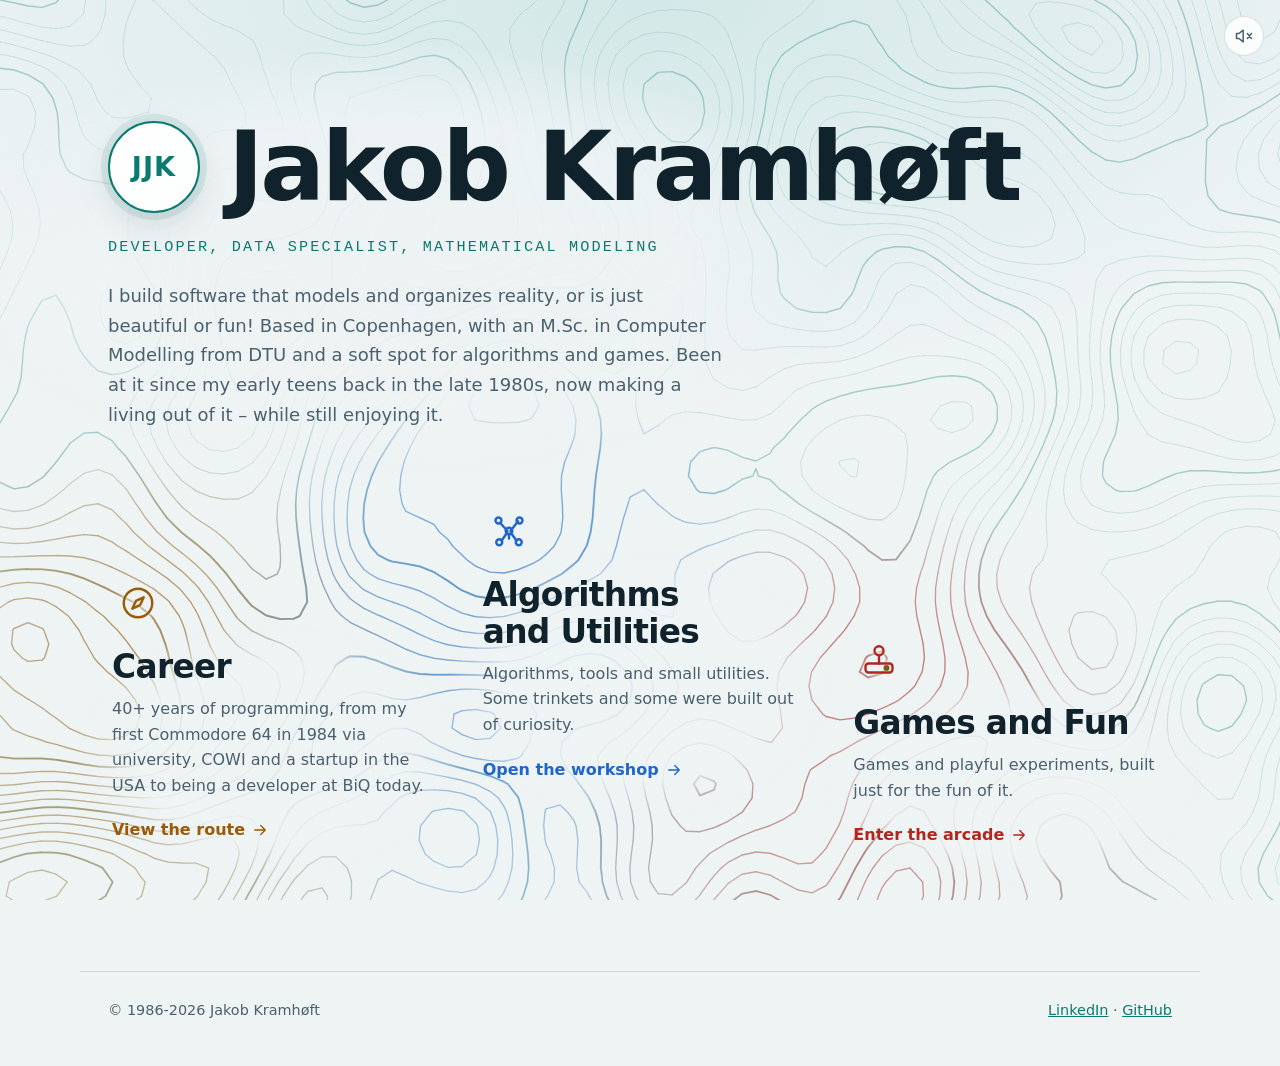
==== index.html @ 37b4d7fc "minor fix" ====
<!doctype html>
<html lang="en">
<head>
  <meta charset="utf-8">
  <meta name="viewport" content="width=device-width, initial-scale=1">
  <title>Jakob Kramhøft · Developer, Data Specialist, Mathematical Modeling</title>
  <meta name="description" content="Jakob Kramhøft, senior developer and data specialist in Copenhagen. Career, algorithms and utilities, and games made for fun.">
  <meta name="color-scheme" content="dark light">
  <meta name="theme-color" content="#0d1418" media="(prefers-color-scheme: dark)">
  <meta name="theme-color" content="#eef3f4" media="(prefers-color-scheme: light)">
  <link rel="icon" href="assets/favicon.svg" type="image/svg+xml">
  <link rel="stylesheet" href="css/style.css">
  <script>document.documentElement.classList.add('js');</script>
  <script src="js/background.js" defer></script>
  <script src="js/sound.js" defer></script>
  <script src="js/main.js" defer></script>
</head>
<body class="page-home" data-music="pad">
  <a class="skip-link" href="#main">Skip to content</a>
  <canvas id="bg" aria-hidden="true"></canvas>

  <button id="sound-toggle" class="icon-button sound-corner" type="button" aria-pressed="false" aria-label="Turn sound on" title="Turn sound on">
    <svg class="icon-off" viewBox="0 0 24 24" width="20" height="20" aria-hidden="true"><path d="M11 5 6 9H3v6h3l5 4z"/><path d="m16 9 5 6m0-6-5 6"/></svg>
    <svg class="icon-on" viewBox="0 0 24 24" width="20" height="20" aria-hidden="true"><path d="M11 5 6 9H3v6h3l5 4z"/><path d="M15.5 8.5a5 5 0 0 1 0 7M18.5 5.5a9 9 0 0 1 0 13"/></svg>
  </button>

  <main id="main">
    <section class="hero" aria-labelledby="hero-title">
      <div class="hero-title">
        <!-- To use a photo, replace the span with: <img src="assets/portrait.jpg" alt=""> -->
        <div class="portrait" aria-hidden="true"><span>JJK</span></div>
        <h1 id="hero-title">Jakob Kramhøft</h1>
      </div>
      <p class="tagline">Developer, Data Specialist, Mathematical Modeling</p>
      <p class="intro">
        I build software that models and organizes reality, or is just beautiful or fun!
        Based in Copenhagen, with an M.Sc. in Computer Modelling from DTU and a soft spot for algorithms and games.
        Been at it since my early teens back in the late 1980s, now making a living out of it – while still enjoying it.
      </p>
    </section>

    <section id="explore" class="section" aria-label="Explore">
      <div class="portals">
        <a class="portal portal-career reveal" href="career.html" data-blip="294">
          <span class="portal-icon" aria-hidden="true">
            <svg viewBox="0 0 24 24"><circle cx="12" cy="12" r="9.5"/><path d="m15.8 8.2-2.4 5.2-5.2 2.4 2.4-5.2z"/></svg>
          </span>
          <h2>Career</h2>
          <p>40+ years of programming, from my first Commodore 64 in 1984 via university, COWI and a startup in the USA to being a developer at BiQ today.</p>
          <span class="portal-cta">View the route <svg viewBox="0 0 24 24" width="18" height="18" aria-hidden="true"><path d="M5 12h14m-6-6 6 6-6 6"/></svg></span>
        </a>
        <a class="portal portal-algo reveal" href="algorithms.html" data-blip="330">
          <span class="portal-icon" aria-hidden="true">
            <svg viewBox="0 0 24 24"><path d="M6 6.5 11 12m7-6.5L13 12m-1 1.8V17M7 18.5l3.5-5m6.5 5-3.5-5"/><circle cx="5" cy="5" r="2"/><circle cx="19" cy="5" r="2"/><circle cx="12" cy="12" r="2.2"/><circle cx="5.5" cy="19.5" r="2"/><circle cx="18.5" cy="19.5" r="2"/></svg>
          </span>
          <h2>Algorithms and Utilities</h2>
          <p>Algorithms, tools and small utilities. Some trinkets and some were built out of curiosity.</p>
          <span class="portal-cta">Open the workshop <svg viewBox="0 0 24 24" width="18" height="18" aria-hidden="true"><path d="M5 12h14m-6-6 6 6-6 6"/></svg></span>
        </a>
        <a class="portal portal-games reveal" href="games.html" data-blip="392">
          <span class="portal-icon" aria-hidden="true">
            <svg viewBox="0 0 24 24"><rect x="3" y="15" width="18" height="6" rx="2"/><path d="M12 15V9.5"/><circle cx="12" cy="6.5" r="3"/><circle class="accent-2" cx="17" cy="18" r="1.2"/></svg>
          </span>
          <h2>Games and Fun</h2>
          <p>Games and playful experiments, built just for the fun of it.</p>
          <span class="portal-cta">Enter the arcade <svg viewBox="0 0 24 24" width="18" height="18" aria-hidden="true"><path d="M5 12h14m-6-6 6 6-6 6"/></svg></span>
        </a>
      </div>
    </section>
  </main>

  <footer class="site-footer">
    <p>© 1986-<span id="year">2026</span> Jakob Kramhøft</p>
    <p><a href="https://www.linkedin.com/in/jjkramhoeft/" rel="me noopener" target="_blank">LinkedIn</a> · <a href="https://github.com/jjkramhoeft" rel="me noopener" target="_blank">GitHub</a></p>
  </footer>
</body>
</html>
---- css/style.css ----
/* Shared tokens. Dark ("Night over the map") is the default; light follows the OS setting. */
:root {
  --bg: #0d1418;
  --bg-glow: #12303a;
  --surface: rgba(17, 27, 34, 0.82);
  --surface-strong: rgba(22, 35, 44, 0.95);
  --line: rgba(160, 200, 210, 0.16);
  --text: #e7eef1;
  --muted: #9aabb5;
  --accent: #35d0c0;
  --career: #f2a541;
  --algo: #5aa2ff;
  --games: #e9584c;
  --games-2: #c9a04a;
  --contour: rgba(53, 208, 192, 0.12);
  --contour-strong: rgba(53, 208, 192, 0.3);
  --shadow: 0 12px 32px rgba(0, 0, 0, 0.35);
  --radius: 18px;
  --header-h: 60px;
  --font: system-ui, -apple-system, "Segoe UI", Roboto, "Helvetica Neue", Arial, sans-serif;
  --mono: ui-monospace, "Cascadia Code", "SF Mono", Consolas, "Liberation Mono", monospace;
  color-scheme: dark;
}

@media (prefers-color-scheme: light) {
  :root {
    --bg: #eef3f4;
    --bg-glow: #d3e8e8;
    --surface: rgba(255, 255, 255, 0.84);
    --surface-strong: rgba(255, 255, 255, 0.96);
    --line: rgba(20, 50, 60, 0.14);
    --text: #10222b;
    --muted: #4a606d;
    --accent: #0b7a70;
    --career: #9a5a06;
    --algo: #1f66c9;
    --games: #b3261e;
    --games-2: #7a5c12;
    --contour: rgba(11, 122, 112, 0.14);
    --contour-strong: rgba(11, 122, 112, 0.32);
    --shadow: 0 12px 32px rgba(16, 40, 50, 0.12);
    color-scheme: light;
  }
}

*,
*::before,
*::after {
  box-sizing: border-box;
}

html {
  scroll-behavior: smooth;
  scroll-padding-top: calc(var(--header-h) + 16px);
}

body {
  margin: 0;
  min-height: 100vh;
  background: var(--bg) radial-gradient(ellipse 90% 60% at 50% 0%, var(--bg-glow), transparent 70%) no-repeat fixed;
  color: var(--text);
  font-family: var(--font);
  line-height: 1.5;
  -webkit-font-smoothing: antialiased;
}

a {
  color: var(--accent);
}

:focus-visible {
  outline: 2px solid var(--accent);
  outline-offset: 3px;
  border-radius: 6px;
}

svg {
  fill: none;
  stroke: currentColor;
  stroke-width: 1.8;
  stroke-linecap: round;
  stroke-linejoin: round;
}

[hidden] {
  display: none !important;
}

.visually-hidden {
  position: absolute;
  width: 1px;
  height: 1px;
  overflow: hidden;
  clip: rect(0 0 0 0);
  white-space: nowrap;
}

.skip-link {
  position: absolute;
  left: 16px;
  top: -48px;
  z-index: 20;
  padding: 10px 14px;
  border-radius: 8px;
  background: var(--surface-strong);
  color: var(--text);
}

.skip-link:focus {
  top: 12px;
}

/* Animated contour background (js/background.js). */
#bg {
  position: fixed;
  inset: 0;
  z-index: 0;
  width: 100%;
  height: 100%;
  pointer-events: none;
}

main,
.site-footer {
  position: relative;
  z-index: 1;
}

/* Header */
.site-header {
  position: fixed;
  inset: 0 0 auto 0;
  z-index: 10;
  height: var(--header-h);
  display: flex;
  align-items: center;
  gap: 12px;
  padding: 0 16px;
  background: color-mix(in srgb, var(--bg) 75%, transparent);
  backdrop-filter: blur(10px);
  -webkit-backdrop-filter: blur(10px);
  border-bottom: 1px solid var(--line);
}

.brand {
  display: inline-flex;
  align-items: center;
  gap: 10px;
  margin-right: auto;
  color: var(--text);
  font-weight: 650;
  text-decoration: none;
}

.brand-mark {
  width: 32px;
  height: 32px;
  display: grid;
  place-items: center;
  border: 1.5px solid var(--accent);
  border-radius: 50%;
  color: var(--accent);
  font-size: 0.78rem;
  font-weight: 700;
  letter-spacing: 0.04em;
}

.site-nav {
  display: none;
  gap: 4px;
}

.site-nav a {
  padding: 8px 12px;
  border-radius: 8px;
  color: var(--muted);
  font-size: 0.95rem;
  text-decoration: none;
}

.site-nav a:hover,
.site-nav a[aria-current="page"] {
  background: var(--surface);
  color: var(--text);
}

.icon-button {
  width: 40px;
  height: 40px;
  flex: none;
  display: grid;
  place-items: center;
  padding: 0;
  border: 1px solid var(--line);
  border-radius: 50%;
  background: var(--surface);
  color: var(--muted);
  cursor: pointer;
  transition: color 0.2s ease, border-color 0.2s ease;
}

.icon-button:hover {
  color: var(--text);
}

.icon-button[aria-pressed="true"] {
  border-color: var(--accent);
  color: var(--accent);
}

.icon-button .icon-on,
.icon-button[aria-pressed="true"] .icon-off {
  display: none;
}

.icon-button[aria-pressed="true"] .icon-on {
  display: block;
}

/* Main page: no header, just the sound toggle in the top-right corner. */
.sound-corner {
  position: fixed;
  top: 16px;
  right: 16px;
  z-index: 10;
  backdrop-filter: blur(8px);
  -webkit-backdrop-filter: blur(8px);
}

/* Hero: the title of the map sheet, set at full strength in the top-left corner. */
.hero {
  position: relative;
  isolation: isolate;
  max-width: 1120px;
  margin: 0 auto;
  padding: 88px 16px 8px;
}

/* A cartographic label halo: it clears the contour lines behind the text without boxing it in. */
.hero::before,
.portal::before {
  content: "";
  position: absolute;
  z-index: -1;
  pointer-events: none;
  background: radial-gradient(closest-side, color-mix(in srgb, var(--bg) 90%, transparent) 62%, transparent);
}

.hero::before {
  inset: 40px -8% -40px -12%;
  max-width: 900px;
}

.hero-title {
  display: flex;
  flex-direction: column;
  align-items: flex-start;
  gap: 22px;
}

.portrait {
  width: 76px;
  height: 76px;
  flex: none;
  display: grid;
  place-items: center;
  overflow: hidden;
  border: 2px solid var(--accent);
  border-radius: 50%;
  background: radial-gradient(circle at 30% 30%, var(--surface-strong), var(--surface));
  box-shadow: 0 0 0 7px color-mix(in srgb, var(--accent) 10%, transparent), var(--shadow);
  color: var(--accent);
  font-size: 1.45rem;
  font-weight: 650;
  letter-spacing: 0.04em;
}

.portrait img {
  width: 100%;
  height: 100%;
  object-fit: cover;
}

.hero h1 {
  margin: 0;
  font-size: clamp(3rem, 10.5vw, 6rem);
  line-height: 0.98;
  letter-spacing: -0.035em;
  text-wrap: balance;
}

.tagline {
  margin: 22px 0 0;
  color: var(--accent);
  font-family: var(--mono);
  font-size: clamp(0.8rem, 1.6vw, 0.95rem);
  letter-spacing: 0.14em;
  text-transform: uppercase;
}

.intro {
  max-width: 54ch;
  margin: 22px 0 0;
  color: var(--muted);
  font-size: 1.125rem;
  line-height: 1.65;
}

.page-home #explore {
  padding-top: 40px;
  padding-bottom: 96px;
}

/* Sections */
.section {
  max-width: 1120px;
  margin: 0 auto;
  padding: 64px 16px;
}

.section-title {
  margin: 0 0 24px;
  font-size: clamp(1.6rem, 3.5vw, 2.1rem);
  letter-spacing: -0.015em;
}

/* The three destinations are summits on the contour map (js/background.js raises a hill under each),
   labelled like peaks on a map rather than boxed as cards. */
.portals {
  display: grid;
  grid-template-columns: 1fr;
  gap: 8px;
}

.portal {
  --card-accent: var(--accent);
  position: relative;
  isolation: isolate;
  display: flex;
  flex-direction: column;
  gap: 10px;
  padding: 28px 4px;
  border-radius: var(--radius);
  color: var(--text);
  text-decoration: none;
}

/* Only the text gets a halo; the summit marker above it stays in the open among its contour rings. */
.portal::before {
  inset: 72px -32px -12px;
  background: radial-gradient(closest-side, color-mix(in srgb, var(--bg) 88%, transparent) 70%, transparent);
}

.portal-career { --card-accent: var(--career); }
.portal-algo { --card-accent: var(--algo); }
.portal-games { --card-accent: var(--games); }

.portal:focus-visible {
  outline: 2px solid var(--card-accent);
  outline-offset: 4px;
  border-radius: var(--radius);
}

/* The summit symbol: a bare map symbol at the top of its hill, with a ground-coloured halo so the rings
   pass behind it cleanly. The box is also the anchor js/background.js centres the hill on. */
.portal-icon {
  width: 52px;
  height: 52px;
  display: grid;
  place-items: center;
  color: var(--card-accent);
  filter: drop-shadow(0 0 2px var(--bg)) drop-shadow(0 0 5px var(--bg));
  transition: scale 0.3s cubic-bezier(0.16, 1, 0.3, 1);
}

.portal:hover .portal-icon,
.portal:focus-visible .portal-icon {
  scale: 1.12;
}

.portal-icon svg {
  width: 36px;
  height: 36px;
  stroke-width: 1.6;
}

.portal-icon .accent-2 {
  fill: var(--games-2);
  stroke: var(--games-2);
}

.portal h2 {
  margin: 10px 0 0;
  font-size: clamp(1.55rem, 2.7vw, 2.05rem);
  line-height: 1.12;
  letter-spacing: -0.02em;
  text-wrap: balance;
  transition: color 0.25s ease;
}

.portal:hover h2,
.portal:focus-visible h2 {
  color: var(--card-accent);
}

.portal p {
  max-width: 34ch;
  margin: 0;
  color: var(--muted);
  line-height: 1.6;
}

.portal-cta {
  display: inline-flex;
  align-items: center;
  gap: 6px;
  margin-top: auto;
  padding-top: 10px;
  color: var(--card-accent);
  font-weight: 600;
}

.portal-cta svg {
  transition: transform 0.25s ease;
}

.portal:hover .portal-cta svg,
.portal:focus-visible .portal-cta svg {
  transform: translateX(4px);
}

/* Project cards (rendered by js/main.js from data/projects.js) */
.project-grid {
  display: grid;
  /* At most three cards per row, so there is room for the text; fewer on narrow screens. */
  grid-template-columns: repeat(auto-fill, minmax(max(250px, calc((100% - 40px) / 3)), 1fr));
  gap: 20px;
}

.project-card {
  --card-accent: var(--algo);
  display: flex;
  flex-direction: column;
  overflow: hidden;
  border: 1px solid var(--line);
  border-radius: var(--radius);
  background: var(--surface);
  transition: border-color 0.25s ease;
}

.project-card[data-section="games"] {
  --card-accent: var(--games);
}

.project-card:hover,
.project-card.is-open {
  border-color: color-mix(in srgb, var(--card-accent) 60%, var(--line));
}

.project-media {
  position: relative;
  overflow: hidden;
  border-bottom: 1px solid var(--line);
}

.project-image {
  display: block;
  width: 100%;
  height: auto;
  aspect-ratio: 16 / 10;
  object-fit: cover;
  background: var(--surface-strong);
}

.project-image-open {
  position: absolute;
  inset: 0;
  height: 100%;
  opacity: 0;
  transition: opacity 0.35s ease;
}

.project-card.is-open .project-image-open {
  opacity: 1;
}

@media (prefers-reduced-motion: reduce) {
  .project-image-open {
    transition: none;
  }
}

.project-complexity {
  align-self: flex-start;
  color: var(--card-accent);
  font-family: var(--mono);
  font-size: 0.8rem;
}

.project-body {
  display: flex;
  flex: 1;
  flex-direction: column;
  gap: 10px;
  padding: 18px 20px 20px;
}

.badges {
  display: flex;
  flex-wrap: wrap;
  gap: 6px;
  margin: 0;
}

.badge {
  padding: 5px 8px;
  border: 1px solid var(--line);
  border-radius: 999px;
  color: var(--muted);
  font-family: var(--mono);
  font-size: 0.7rem;
  font-weight: 600;
  line-height: 1;
  letter-spacing: 0.06em;
  text-transform: uppercase;
}

.badge-section {
  border-color: color-mix(in srgb, var(--card-accent) 45%, transparent);
  color: var(--card-accent);
}

.badge-example {
  border-style: dashed;
}

.project-card h3 {
  margin: 2px 0 0;
  font-size: 1.15rem;
}

.project-summary {
  margin: 0;
  color: var(--muted);
  line-height: 1.55;
}

.project-details {
  display: grid;
  grid-template-rows: 0fr;
  transition: grid-template-rows 0.3s ease;
}

.project-card.is-open .project-details {
  grid-template-rows: 1fr;
}

.project-details-inner {
  min-height: 0;
  overflow: hidden;
}

.project-details-inner p {
  margin: 0 0 10px;
  line-height: 1.6;
}

.tags {
  display: flex;
  flex-wrap: wrap;
  gap: 6px;
  margin: 4px 0 12px;
  padding: 0;
  list-style: none;
}

.tags li {
  padding: 5px 8px;
  border-radius: 6px;
  background: color-mix(in srgb, var(--card-accent) 13%, transparent);
  font-family: var(--mono);
  font-size: 0.75rem;
  line-height: 1;
}

.project-links {
  display: flex;
  flex-wrap: wrap;
  gap: 6px 18px;
  margin: 0 0 4px;
}

.project-link {
  color: var(--card-accent);
  font-weight: 600;
  text-decoration: none;
}

.project-link-secondary {
  color: var(--text);
}

.project-link:hover {
  text-decoration: underline;
}

.project-actions {
  display: flex;
  flex-wrap: wrap;
  align-items: center;
  gap: 10px;
  margin-top: auto;
}

.project-toggle {
  padding: 8px 14px;
  border: 1px solid var(--line);
  border-radius: 999px;
  background: transparent;
  color: var(--text);
  font: inherit;
  font-size: 0.9rem;
  font-weight: 600;
  cursor: pointer;
  transition: border-color 0.2s ease;
}

.project-toggle:hover {
  border-color: var(--card-accent);
}

.empty {
  color: var(--muted);
}

/* Footer */
.site-footer {
  display: flex;
  flex-wrap: wrap;
  justify-content: space-between;
  gap: 8px 24px;
  max-width: 1120px;
  margin: 0 auto;
  padding: 28px 16px 44px;
  border-top: 1px solid var(--line);
  color: var(--muted);
  font-size: 0.9rem;
}

.site-footer p {
  margin: 0;
}

/* Scroll reveal. Uses `translate` so it doesn't clash with the hover `transform` on cards. */
.js .reveal {
  opacity: 0;
}

.js .reveal.is-visible {
  animation: rise 0.6s ease both;
  animation-delay: var(--delay, 0s);
}

@keyframes rise {
  from { opacity: 0; translate: 0 18px; }
  to { opacity: 1; translate: 0 0; }
}

@media (min-width: 640px) {
  .site-nav { display: flex; }
}

@media (min-width: 720px) {
  .site-header { padding: 0 28px; }
  .section { padding: 72px 28px; }
  .site-footer { padding: 28px 28px 44px; }
}

@media (min-width: 720px) {
  .hero { padding: 120px 28px 8px; }

  .hero-title {
    flex-direction: row;
    align-items: center;
    gap: 28px;
  }

  .portrait {
    width: 92px;
    height: 92px;
    font-size: 1.7rem;
  }
}

/* On wide screens the summits scatter across the terrain instead of lining up in a row. */
@media (min-width: 880px) {
  .portals {
    grid-template-columns: repeat(3, 1fr);
    gap: 48px;
    align-items: start;
  }

  .portal-career { margin-top: 72px; }
  .portal-algo { margin-top: 0; }
  .portal-games { margin-top: 128px; }
}

@media (prefers-reduced-motion: reduce) {
  html { scroll-behavior: auto; }

  *,
  *::before,
  *::after {
    animation-duration: 0.001ms !important;
    animation-iteration-count: 1 !important;
    transition-duration: 0.001ms !important;
  }
}
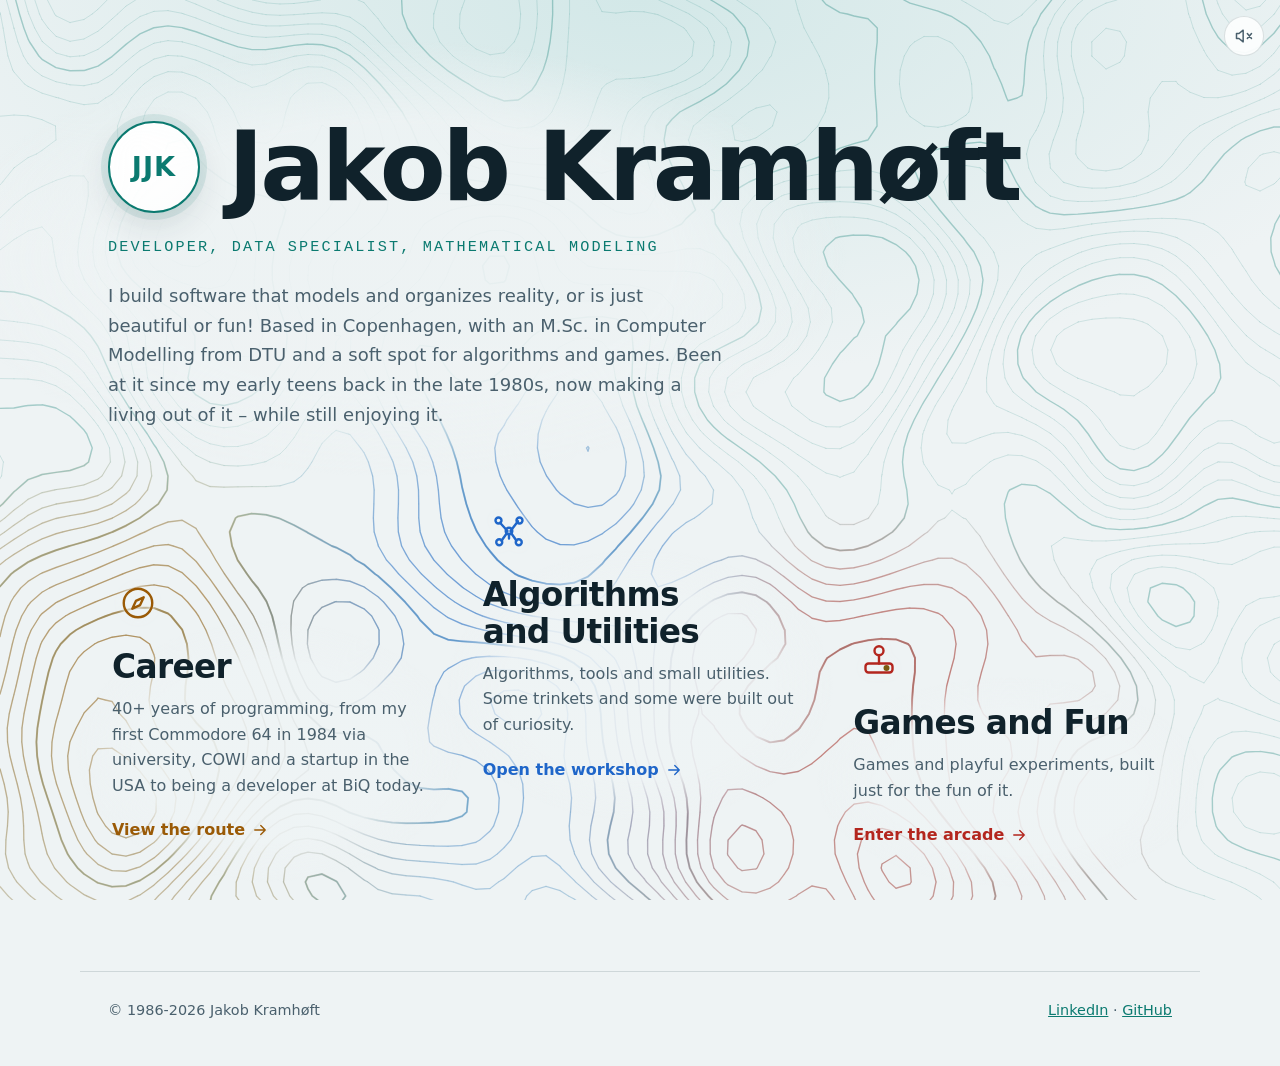
==== commit a1b92020: "Simplify scripts: shared site.js helpers, one sound sequencer, drop dead code - Add js/site.js (el, " ====
--- a/index.html
+++ b/index.html
@@ -11,6 +11,7 @@
   <link rel="icon" href="assets/favicon.svg" type="image/svg+xml">
   <link rel="stylesheet" href="css/style.css">
   <script>document.documentElement.classList.add('js');</script>
+  <script src="js/site.js" defer></script>
   <script src="js/background.js" defer></script>
   <script src="js/sound.js" defer></script>
   <script src="js/main.js" defer></script>
--- a/css/style.css
+++ b/css/style.css
@@ -110,7 +110,7 @@
   top: 12px;
 }
 
-/* Animated contour background (js/background.js). */
+/* Animated page background (js/site.js; the contour map is js/background.js). */
 #bg {
   position: fixed;
   inset: 0;
@@ -429,7 +429,7 @@
   transform: translateX(4px);
 }
 
-/* Project cards (rendered by js/main.js from data/projects.js) */
+/* Project cards (rendered by js/project-cards.js from data/projects.js) */
 .project-grid {
   display: grid;
   /* At most three cards per row, so there is room for the text; fewer on narrow screens. */
@@ -482,12 +482,6 @@
 
 .project-card.is-open .project-image-open {
   opacity: 1;
-}
-
-@media (prefers-reduced-motion: reduce) {
-  .project-image-open {
-    transition: none;
-  }
 }
 
 .project-complexity {
@@ -525,11 +519,6 @@
   text-transform: uppercase;
 }
 
-.badge-section {
-  border-color: color-mix(in srgb, var(--card-accent) 45%, transparent);
-  color: var(--card-accent);
-}
-
 .badge-example {
   border-style: dashed;
 }
@@ -674,9 +663,6 @@
   .site-header { padding: 0 28px; }
   .section { padding: 72px 28px; }
   .site-footer { padding: 28px 28px 44px; }
-}
-
-@media (min-width: 720px) {
   .hero { padding: 120px 28px 8px; }
 
   .hero-title {
@@ -701,7 +687,6 @@
   }
 
   .portal-career { margin-top: 72px; }
-  .portal-algo { margin-top: 0; }
   .portal-games { margin-top: 128px; }
 }
 
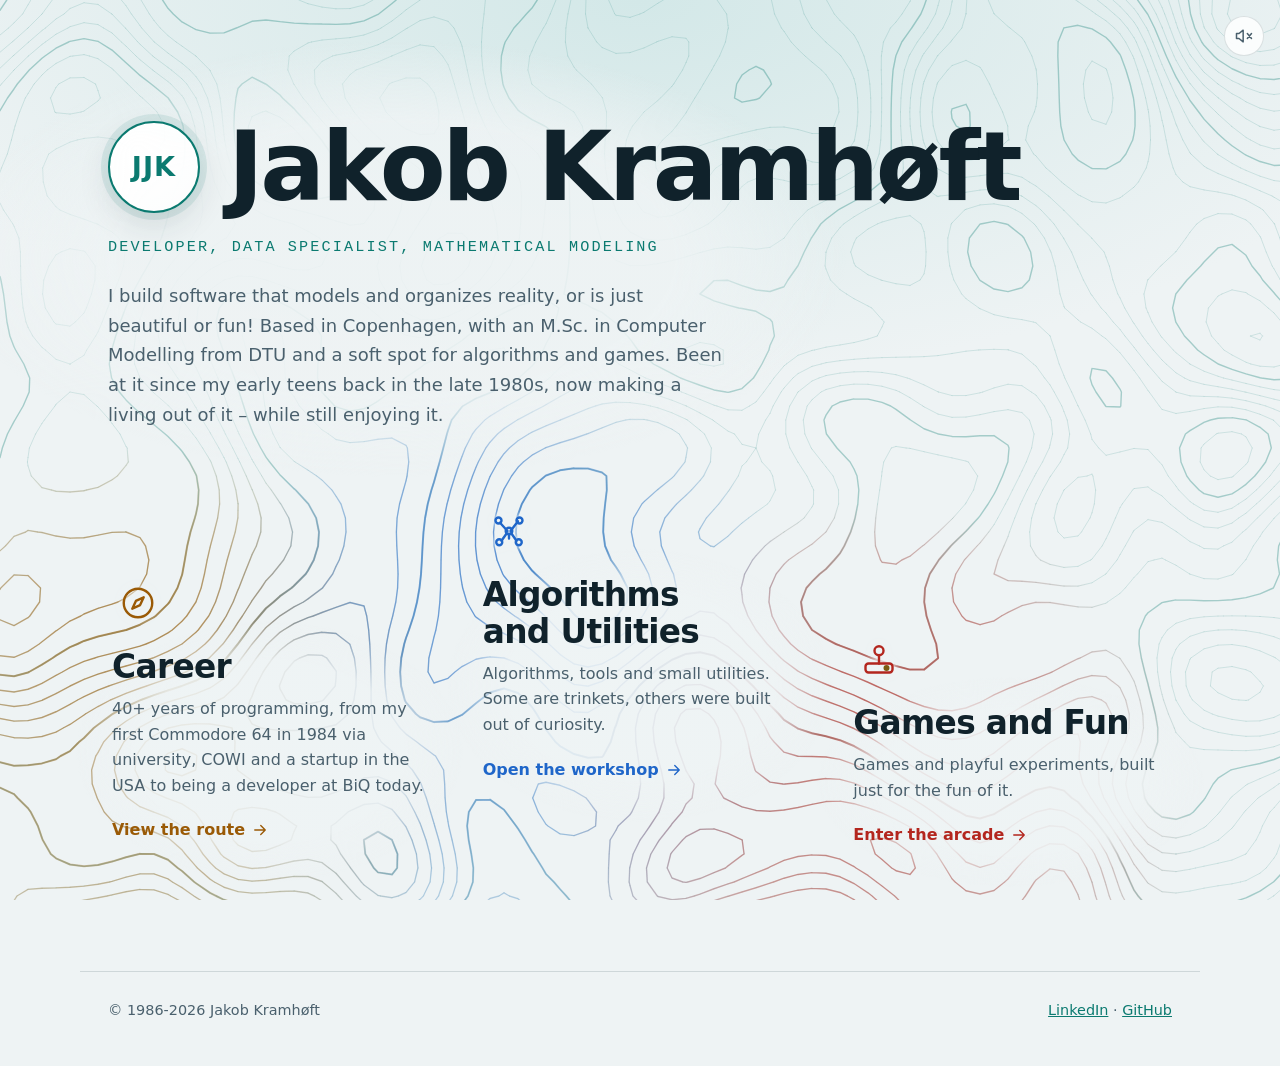
==== commit d509e156: "Fix spelling and clarify two project texts Spelling: introduction, hand-coded, brute-forces, jump pa" ====
--- a/index.html
+++ b/index.html
@@ -55,7 +55,7 @@
             <svg viewBox="0 0 24 24"><path d="M6 6.5 11 12m7-6.5L13 12m-1 1.8V17M7 18.5l3.5-5m6.5 5-3.5-5"/><circle cx="5" cy="5" r="2"/><circle cx="19" cy="5" r="2"/><circle cx="12" cy="12" r="2.2"/><circle cx="5.5" cy="19.5" r="2"/><circle cx="18.5" cy="19.5" r="2"/></svg>
           </span>
           <h2>Algorithms and Utilities</h2>
-          <p>Algorithms, tools and small utilities. Some trinkets and some were built out of curiosity.</p>
+          <p>Algorithms, tools and small utilities. Some are trinkets, others were built out of curiosity.</p>
           <span class="portal-cta">Open the workshop <svg viewBox="0 0 24 24" width="18" height="18" aria-hidden="true"><path d="M5 12h14m-6-6 6 6-6 6"/></svg></span>
         </a>
         <a class="portal portal-games reveal" href="games.html" data-blip="392">
--- a/css/style.css
+++ b/css/style.css
@@ -430,11 +430,23 @@
 }
 
 /* Project cards (rendered by js/project-cards.js from data/projects.js) */
+/* At most three cards per row, so there is room for the text; fewer on narrow screens.
+   js/project-cards.js reads --cols and widens the column of the open card, so the breakpoints live here
+   (each is a 250px column minimum plus the page's side padding). */
 .project-grid {
+  --cols: 1;
   display: grid;
-  /* At most three cards per row, so there is room for the text; fewer on narrow screens. */
-  grid-template-columns: repeat(auto-fill, minmax(max(250px, calc((100% - 40px) / 3)), 1fr));
+  grid-template-columns: repeat(var(--cols), minmax(0, 1fr));
   gap: 20px;
+  transition: grid-template-columns 0.35s ease;
+}
+
+@media (min-width: 552px) {
+  .project-grid { --cols: 2; }
+}
+
+@media (min-width: 846px) {
+  .project-grid { --cols: 3; }
 }
 
 .project-card {
@@ -506,6 +518,11 @@
   margin: 0;
 }
 
+/* Kept on every card so games.js can add a HI badge; hidden until something is in it. */
+.badges:empty {
+  display: none;
+}
+
 .badge {
   padding: 5px 8px;
   border: 1px solid var(--line);
@@ -593,11 +610,13 @@
   text-decoration: underline;
 }
 
+/* min-height is the "Read more" button's height, so the date lines up on cards without one. */
 .project-actions {
   display: flex;
   flex-wrap: wrap;
   align-items: center;
   gap: 10px;
+  min-height: 38px;
   margin-top: auto;
 }
 
@@ -618,6 +637,13 @@
   border-color: var(--card-accent);
 }
 
+.project-date {
+  margin-left: auto;
+  color: var(--muted);
+  font-family: var(--mono);
+  font-size: 0.8rem;
+}
+
 .empty {
   color: var(--muted);
 }
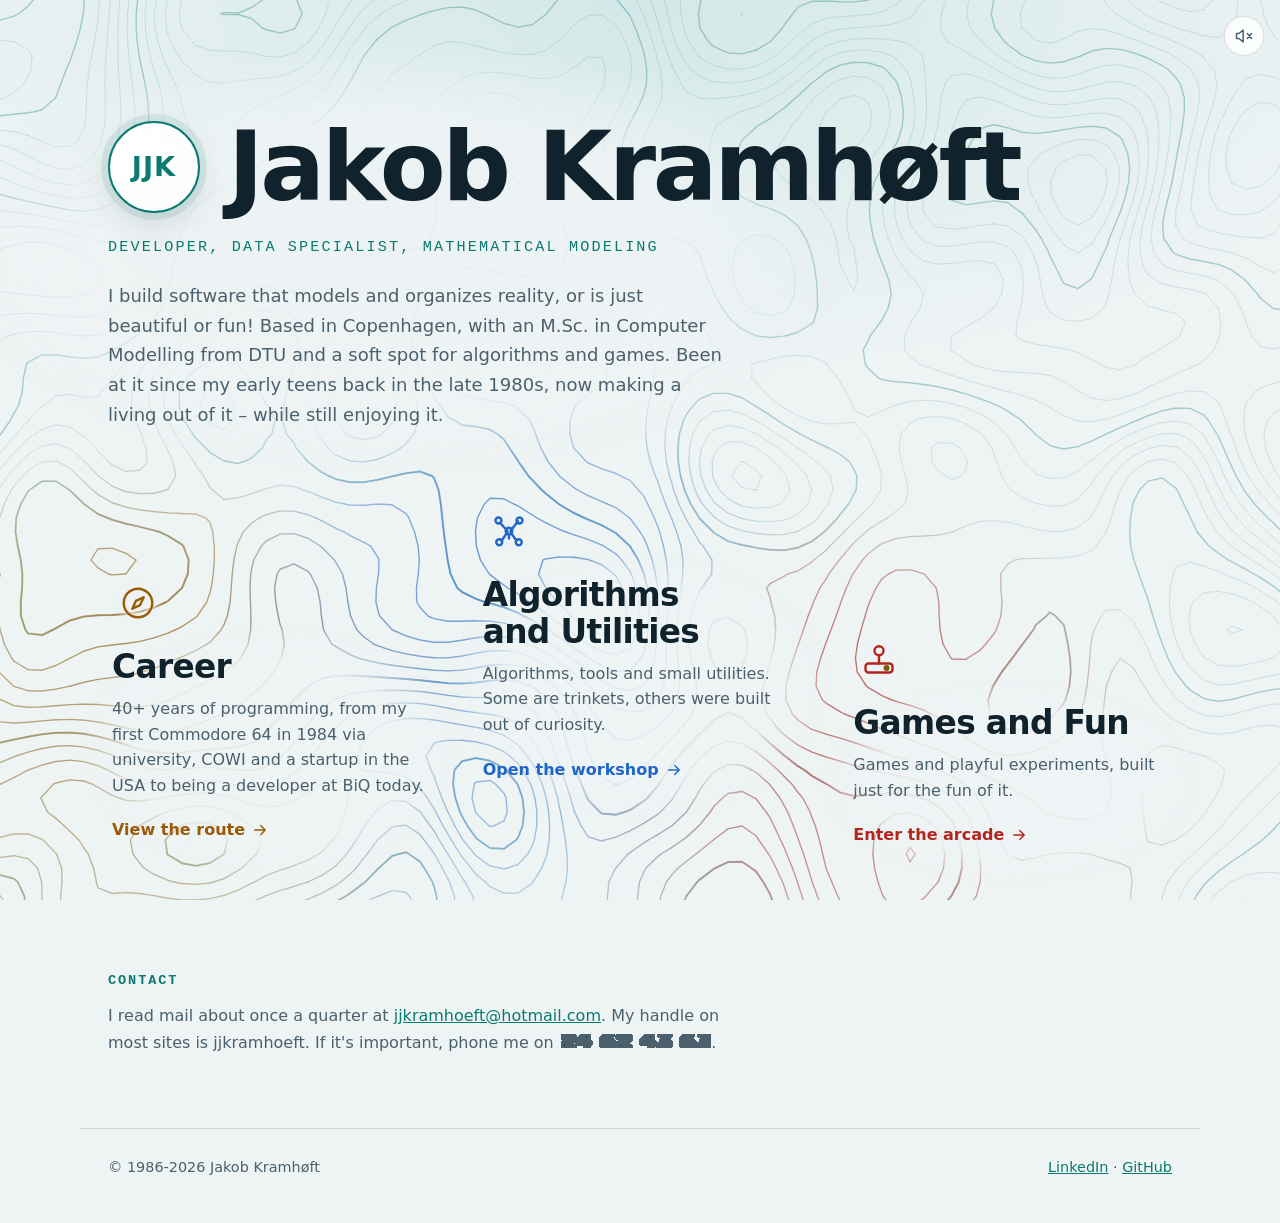
==== commit 43d3306f: "Add a contact section to the main page The phone number is drawn as SVG paths from the Press Start 2" ====
--- a/index.html
+++ b/index.html
@@ -68,6 +68,18 @@
         </a>
       </div>
     </section>
+
+    <section id="contact" class="section contact" aria-labelledby="contact-title">
+      <h2 id="contact-title" class="contact-title">Contact</h2>
+      <p>
+        <!-- js/main.js turns this into a mailto link, so the address is never written out in the HTML. -->
+        I read mail about once a quarter at <span class="mail" data-user="jjkramhoeft" data-domain="hotmail.com">jjkramhoeft (at) hotmail.com</span>.
+        My handle on most sites is jjkramhoeft.
+        If it's important, phone me on
+        <!-- The phone number is drawn from Press Start 2P digit outlines, so there is no text for crawlers to pick up. -->
+        <svg class="phone" viewBox="0 -1 75 7" role="img" aria-label="my phone number, shown as an image"><path d="M0 6V4H1V3H2V2H4V1H5V0H2V1H0V0H1V-1H6V0H7V2H6V3H5V4H3V5H7V6ZM12 6V4H8V2H9V1H10V0H11V-1H14V3H15V4H14V6ZM10 3H12V1H11V2H10ZM21 6V5H20V1H21V0H22V-1H26V0H23V1H22V2H26V3H27V5H26V6ZM22 5H25V3H22ZM28 6V4H29V3H30V2H32V1H33V0H30V1H28V0H29V-1H34V0H35V2H34V3H33V4H31V5H35V6ZM44 6V4H40V2H41V1H42V0H43V-1H46V3H47V4H46V6ZM42 3H44V1H43V2H42ZM49 6V5H48V4H50V5H53V3H50V2H51V1H52V0H49V-1H55V0H54V1H53V2H54V3H55V5H54V6ZM61 6V5H60V1H61V0H62V-1H66V0H63V1H62V2H66V3H67V5H66V6ZM62 5H65V3H62ZM69 6V5H68V4H70V5H73V3H70V2H71V1H72V0H69V-1H75V0H74V1H73V2H74V3H75V5H74V6Z"/></svg>.
+      </p>
+    </section>
   </main>
 
   <footer class="site-footer">
--- a/css/style.css
+++ b/css/style.css
@@ -318,6 +318,37 @@
   padding: 64px 16px;
 }
 
+.page-home #explore + .contact {
+  padding-top: 0;
+}
+
+.contact-title {
+  margin: 0 0 10px;
+  color: var(--accent);
+  font-family: var(--mono);
+  font-size: 0.85rem;
+  font-weight: 600;
+  letter-spacing: 0.14em;
+  text-transform: uppercase;
+}
+
+.contact p {
+  max-width: 62ch;
+  margin: 0;
+  color: var(--muted);
+  line-height: 1.7;
+}
+
+.contact .phone {
+  /* Two screen pixels per font pixel keeps the digits sharp. */
+  width: 150px;
+  height: 14px;
+  margin-left: 0.15em;
+  fill: var(--text);
+  vertical-align: baseline;
+  shape-rendering: crispEdges;
+}
+
 .section-title {
   margin: 0 0 24px;
   font-size: clamp(1.6rem, 3.5vw, 2.1rem);
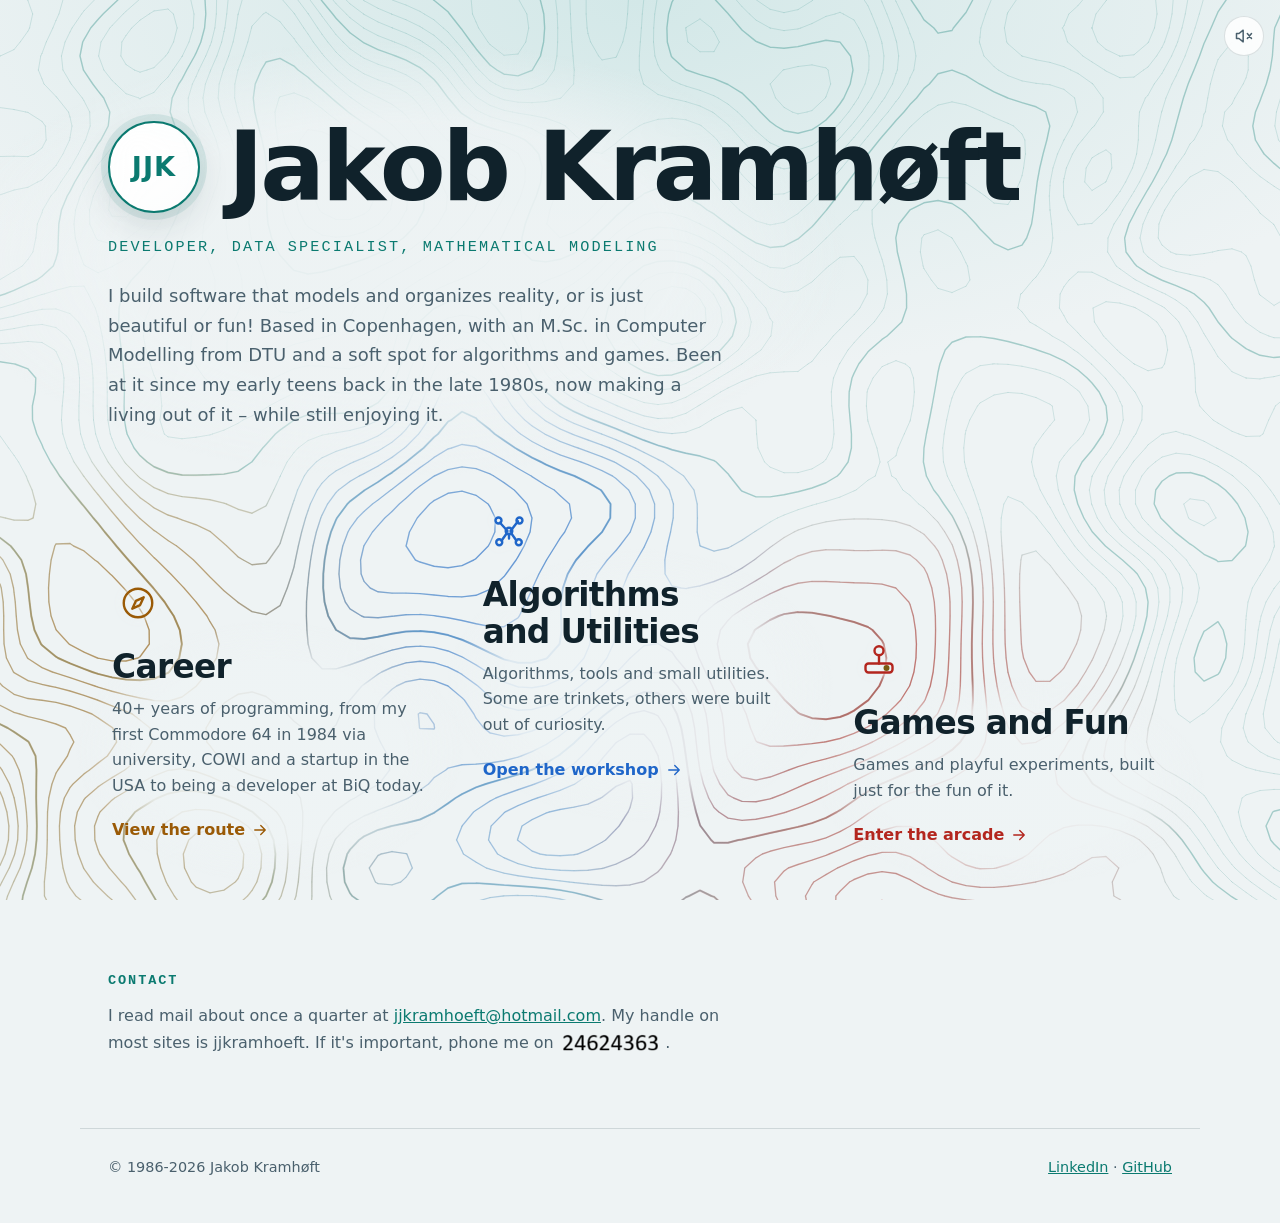
==== commit fed24934: "Show the phone number from resources/tn.png instead of an SVG The image is black on transparent, so " ====
--- a/index.html
+++ b/index.html
@@ -76,8 +76,8 @@
         I read mail about once a quarter at <span class="mail" data-user="jjkramhoeft" data-domain="hotmail.com">jjkramhoeft (at) hotmail.com</span>.
         My handle on most sites is jjkramhoeft.
         If it's important, phone me on
-        <!-- The phone number is drawn from Press Start 2P digit outlines, so there is no text for crawlers to pick up. -->
-        <svg class="phone" viewBox="0 -1 75 7" role="img" aria-label="my phone number, shown as an image"><path d="M0 6V4H1V3H2V2H4V1H5V0H2V1H0V0H1V-1H6V0H7V2H6V3H5V4H3V5H7V6ZM12 6V4H8V2H9V1H10V0H11V-1H14V3H15V4H14V6ZM10 3H12V1H11V2H10ZM21 6V5H20V1H21V0H22V-1H26V0H23V1H22V2H26V3H27V5H26V6ZM22 5H25V3H22ZM28 6V4H29V3H30V2H32V1H33V0H30V1H28V0H29V-1H34V0H35V2H34V3H33V4H31V5H35V6ZM44 6V4H40V2H41V1H42V0H43V-1H46V3H47V4H46V6ZM42 3H44V1H43V2H42ZM49 6V5H48V4H50V5H53V3H50V2H51V1H52V0H49V-1H55V0H54V1H53V2H54V3H55V5H54V6ZM61 6V5H60V1H61V0H62V-1H66V0H63V1H62V2H66V3H67V5H66V6ZM62 5H65V3H62ZM69 6V5H68V4H70V5H73V3H70V2H71V1H72V0H69V-1H75V0H74V1H73V2H74V3H75V5H74V6Z"/></svg>.
+        <!-- The phone number is an image, so there is no text for crawlers to pick up. -->
+        <img class="phone" src="resources/tn.png" width="104" height="21" alt="my phone number, shown as an image">.
       </p>
     </section>
   </main>
--- a/css/style.css
+++ b/css/style.css
@@ -339,14 +339,15 @@
   line-height: 1.7;
 }
 
+/* resources/tn.png is black text on a transparent background, so it is inverted to light text on the dark theme. */
 .contact .phone {
-  /* Two screen pixels per font pixel keeps the digits sharp. */
-  width: 150px;
-  height: 14px;
   margin-left: 0.15em;
-  fill: var(--text);
-  vertical-align: baseline;
-  shape-rendering: crispEdges;
+  vertical-align: middle;
+  filter: invert(1);
+}
+
+@media (prefers-color-scheme: light) {
+  .contact .phone { filter: none; }
 }
 
 .section-title {
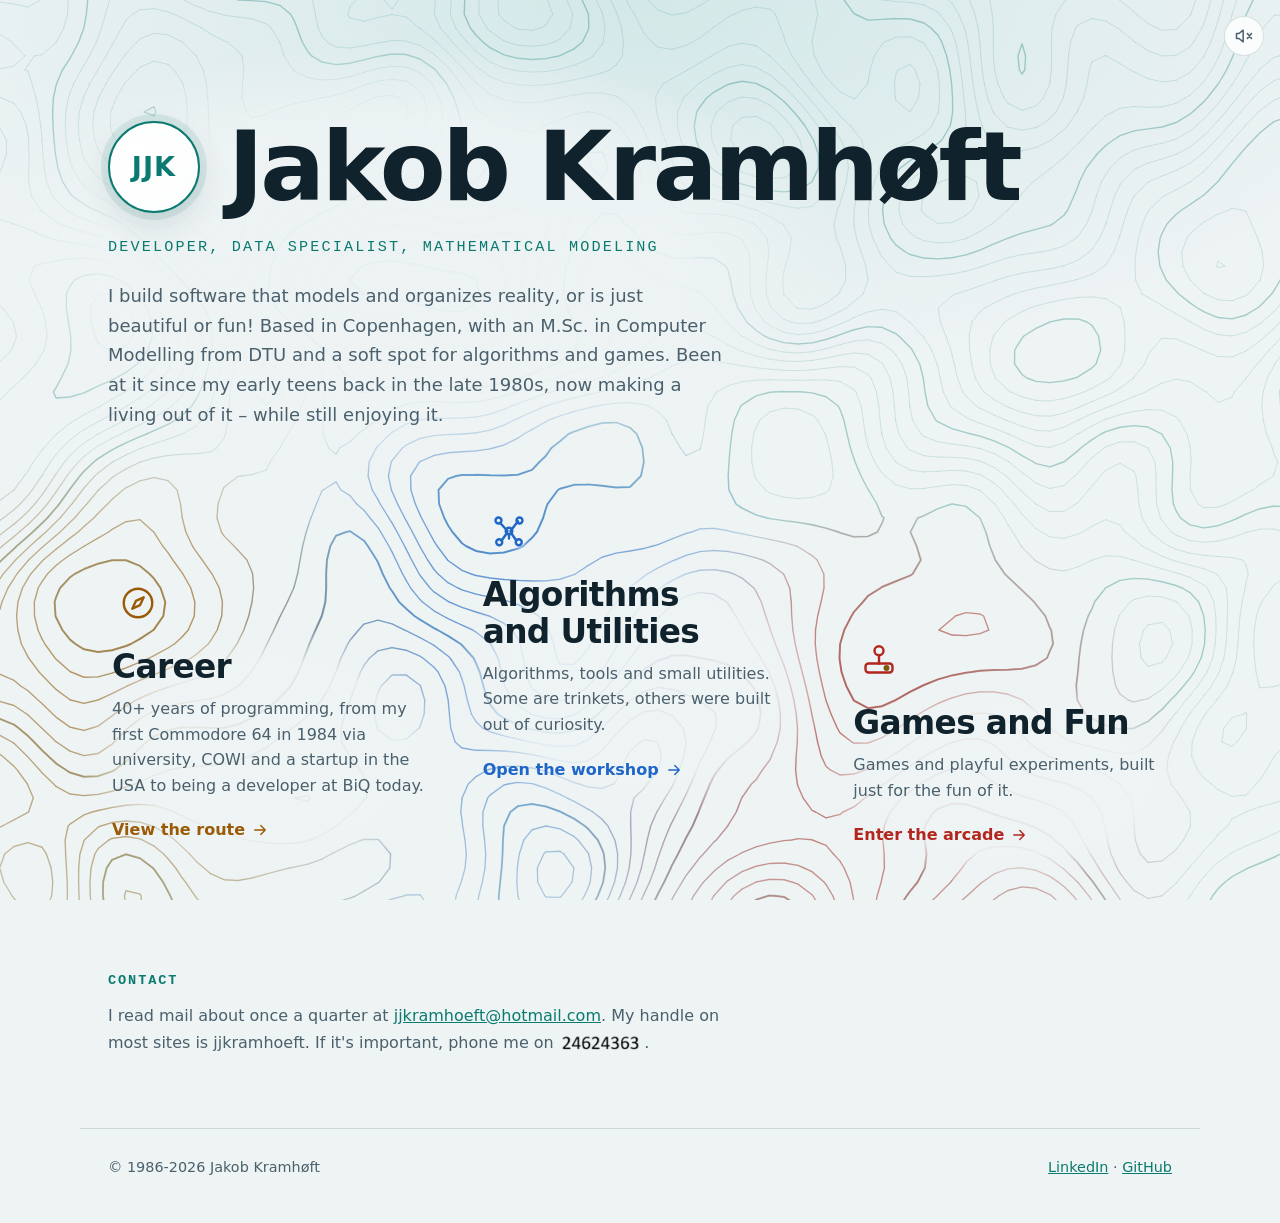
==== commit dbbcd4a7: "Show the phone number image 20% smaller Co-Authored-By: Claude Opus 5.5 <noreply@anthropic.com>" ====
--- a/index.html
+++ b/index.html
@@ -77,7 +77,7 @@
         My handle on most sites is jjkramhoeft.
         If it's important, phone me on
         <!-- The phone number is an image, so there is no text for crawlers to pick up. -->
-        <img class="phone" src="resources/tn.png" width="104" height="21" alt="my phone number, shown as an image">.
+        <img class="phone" src="resources/tn.png" width="83" height="17" alt="my phone number, shown as an image">.
       </p>
     </section>
   </main>
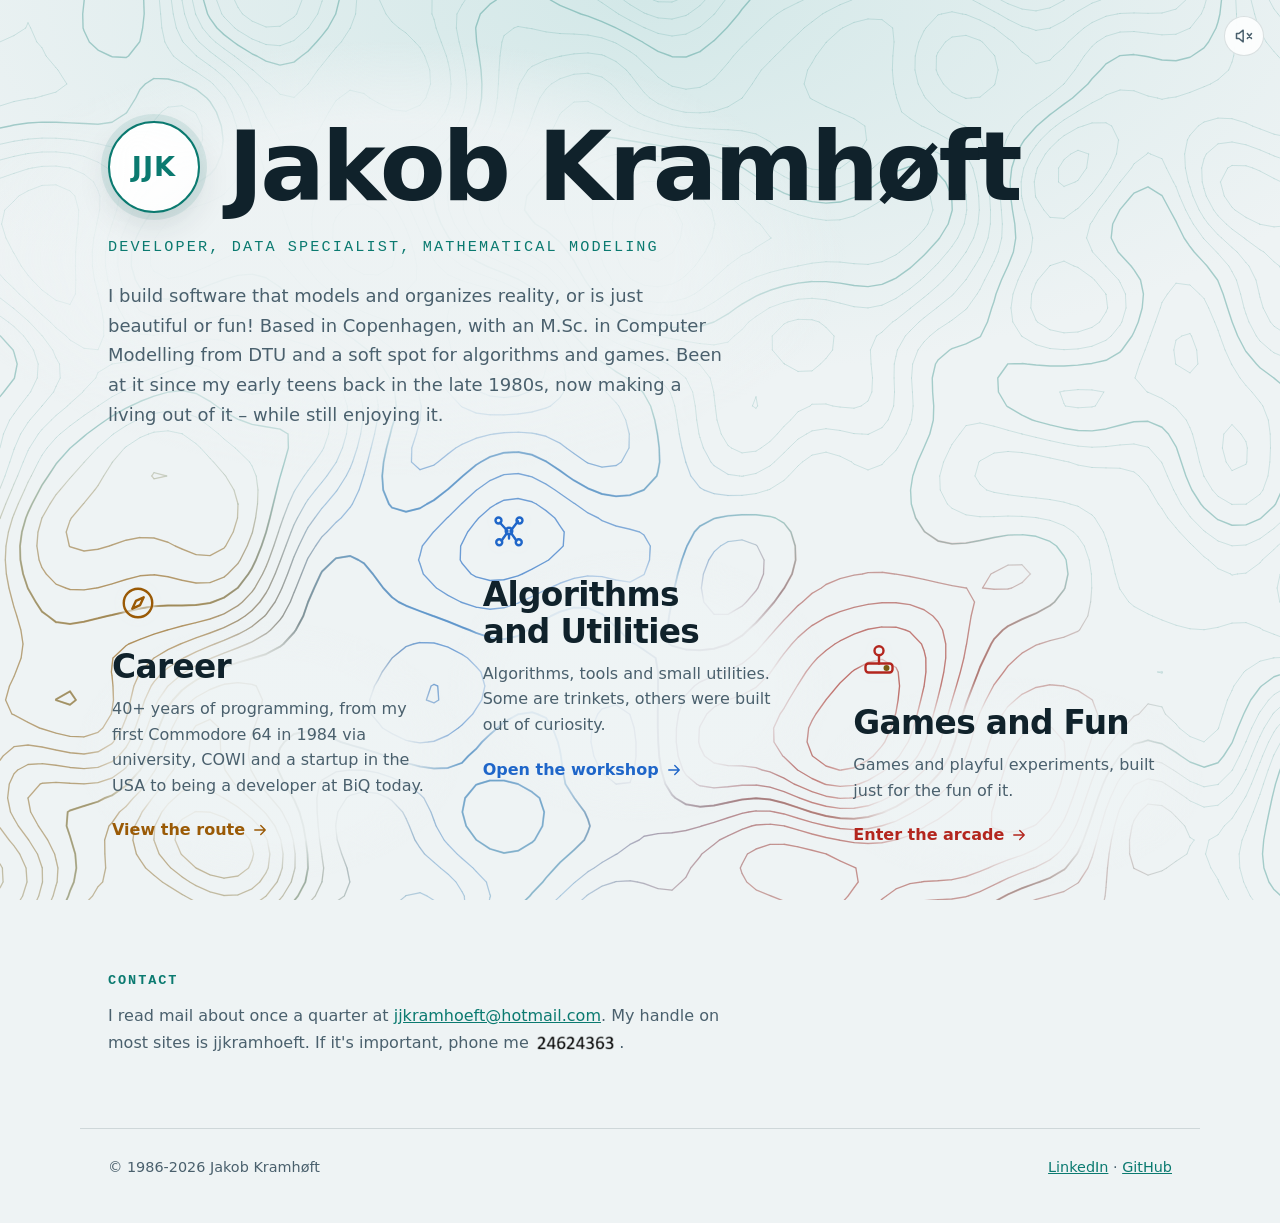
==== commit 0a7bab9a: "hide telefonummer" ====
--- a/index.html
+++ b/index.html
@@ -75,9 +75,8 @@
         <!-- js/main.js turns this into a mailto link, so the address is never written out in the HTML. -->
         I read mail about once a quarter at <span class="mail" data-user="jjkramhoeft" data-domain="hotmail.com">jjkramhoeft (at) hotmail.com</span>.
         My handle on most sites is jjkramhoeft.
-        If it's important, phone me on
-        <!-- The phone number is an image, so there is no text for crawlers to pick up. -->
-        <img class="phone" src="resources/tn.png" width="83" height="17" alt="my phone number, shown as an image">.
+        If it's important, phone me 
+        <img class="tnummr" src="resources/tn.png" width="83" height="17" alt="...">.
       </p>
     </section>
   </main>
--- a/css/style.css
+++ b/css/style.css
@@ -339,15 +339,14 @@
   line-height: 1.7;
 }
 
-/* resources/tn.png is black text on a transparent background, so it is inverted to light text on the dark theme. */
-.contact .phone {
+.contact .tnummr {
   margin-left: 0.15em;
   vertical-align: middle;
   filter: invert(1);
 }
 
 @media (prefers-color-scheme: light) {
-  .contact .phone { filter: none; }
+  .contact .tnummr { filter: none; }
 }
 
 .section-title {
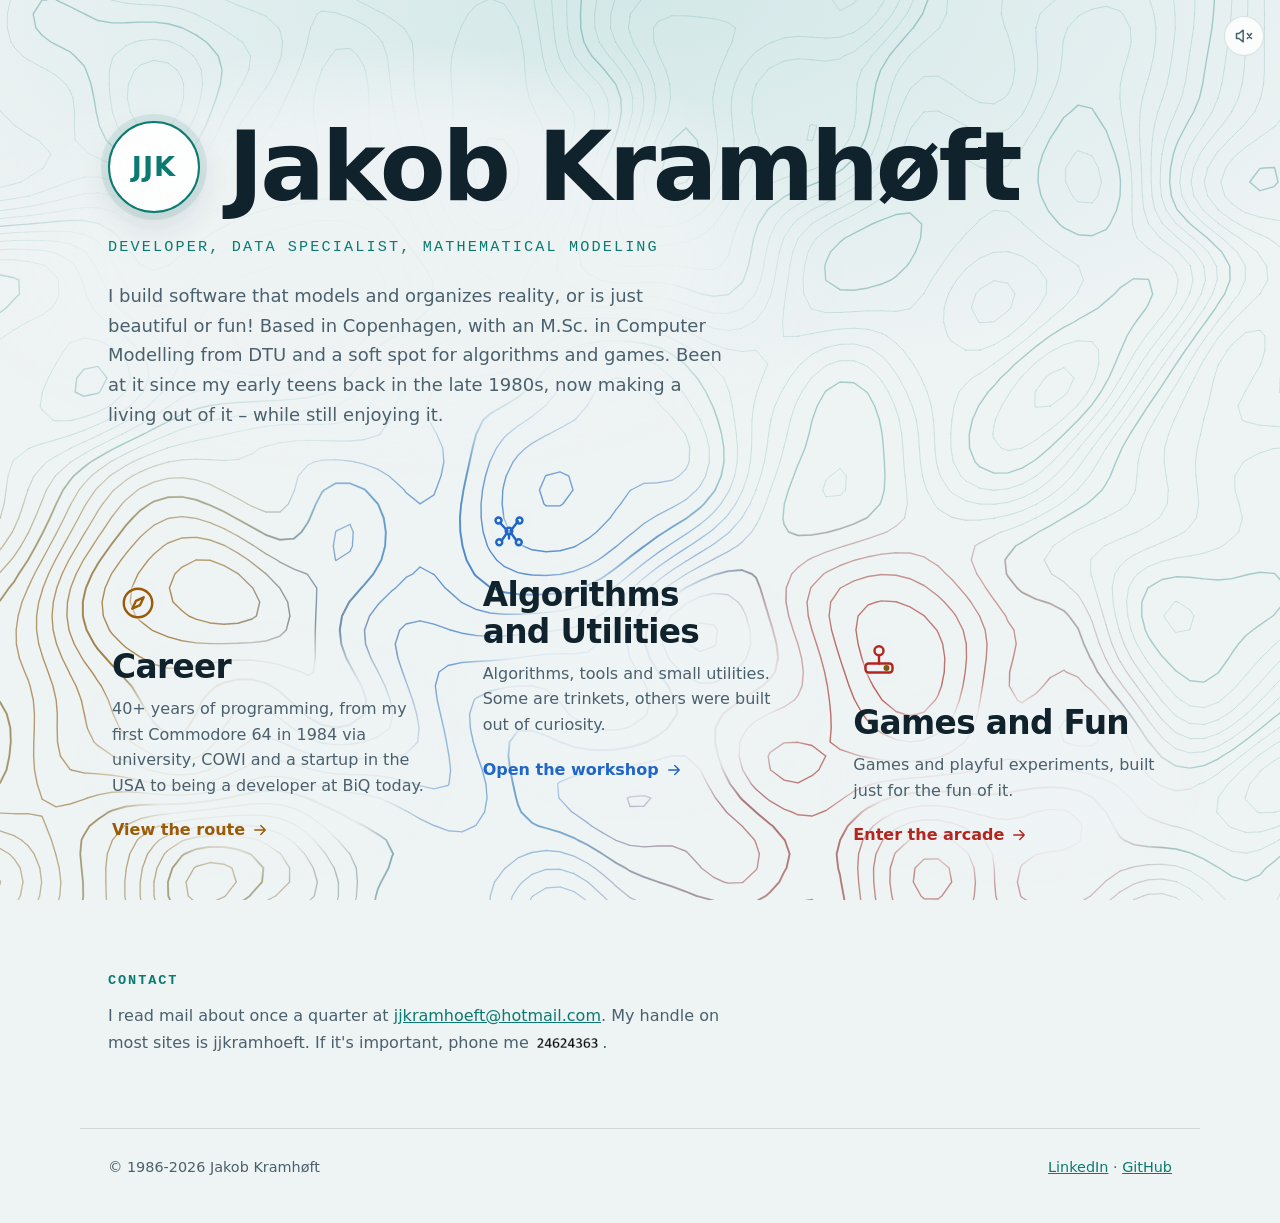
==== commit 28976ea3: "Show the phone number image another 20% smaller Co-Authored-By: Claude Opus 5.5 <noreply@anthropic.c" ====
--- a/index.html
+++ b/index.html
@@ -76,7 +76,7 @@
         I read mail about once a quarter at <span class="mail" data-user="jjkramhoeft" data-domain="hotmail.com">jjkramhoeft (at) hotmail.com</span>.
         My handle on most sites is jjkramhoeft.
         If it's important, phone me 
-        <img class="tnummr" src="resources/tn.png" width="83" height="17" alt="...">.
+        <img class="tnummr" src="resources/tn.png" width="66" height="13" alt="...">.
       </p>
     </section>
   </main>
